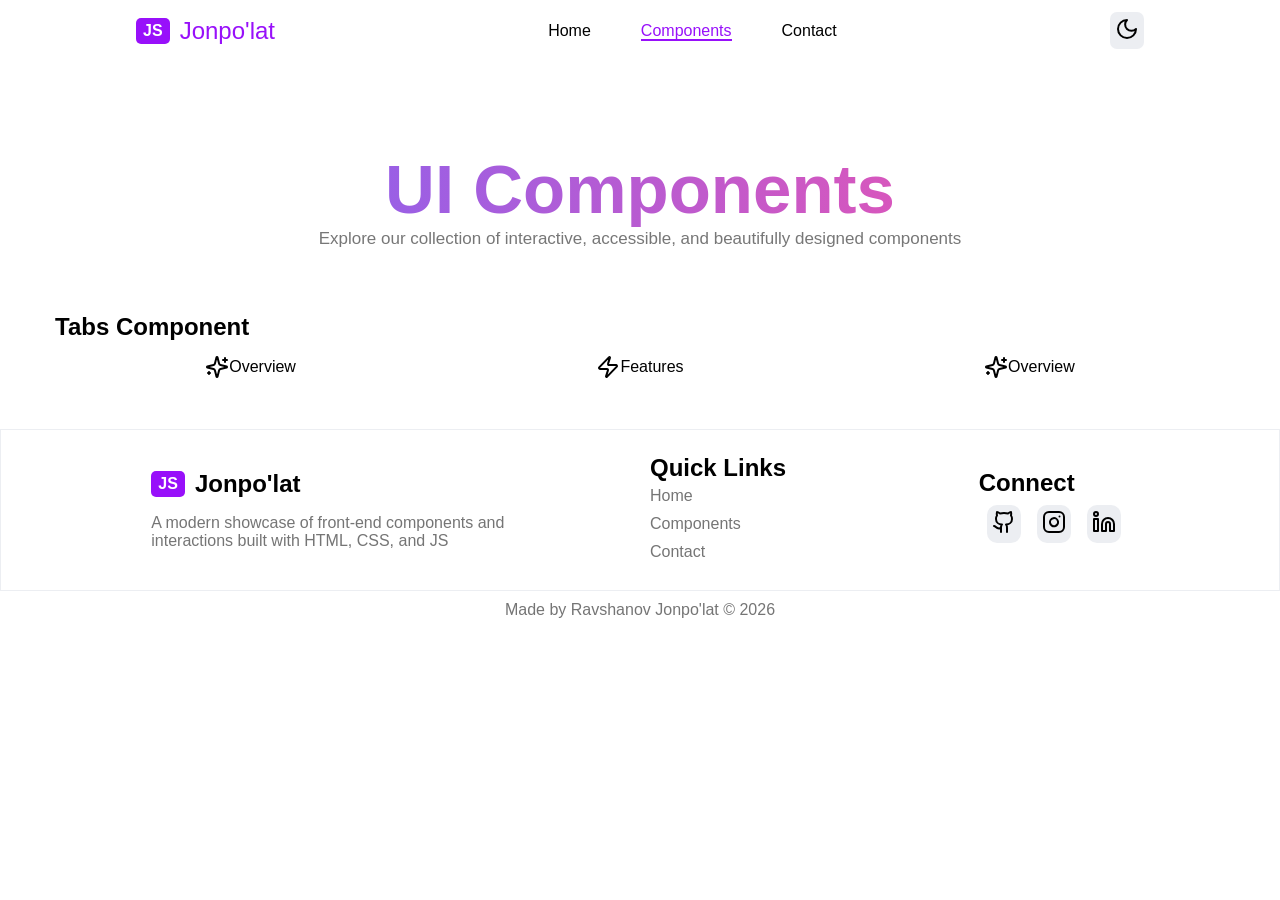
==== htmls/components.html @ 8250f8ee "components" ====
<!DOCTYPE html>
<html lang="en">

<head>
    <meta charset="UTF-8">
    <meta name="viewport" content="width=device-width, initial-scale=1.0">
    <!-- css -->
    <link rel="stylesheet" href="../assets/css/style.css">
    <link rel="stylesheet" href="./styles/components.css">
    <title>WORK | PROJECT</title>
</head>

<body>
    <!-- HEADER -->
    <header>
        <nav class="nav">
            <div class="d-flex">
                <div class="d-flex">
                    <span>JS</span>
                    <h2>Jonpo'lat</h2>
                </div>
                <ul class="d-flex navigator">
                    <li><a href="../index.html">Home</a></li>
                    <li><a href="components.html" class="nav_active">Components</a></li>
                    <li><a href="contact.html">Contact</a></li>
                </ul>
                <div class="d-flex">
                    <button type="button" class="darkMode-btn">
                        <svg xmlns="http://www.w3.org/2000/svg" width="24" height="24" viewBox="0 0 24 24" fill="none"
                            stroke="currentColor" stroke-width="2" stroke-linecap="round" stroke-linejoin="round"
                            class="lucide lucide-moon w-5 h-5">
                            <path d="M12 3a6 6 0 0 0 9 9 9 9 0 1 1-9-9Z"></path>
                        </svg>
                        <!-- <svg xmlns="http://www.w3.org/2000/svg" width="24" height="24" viewBox="0 0 24 24" fill="none"
                        stroke="currentColor" stroke-width="2" stroke-linecap="round" stroke-linejoin="round"
                        class="lucide lucide-sun w-5 h-5">
                        <circle cx="12" cy="12" r="4"></circle>
                        <path d="M12 2v2"></path>
                        <path d="M12 20v2"></path>
                        <path d="m4.93 4.93 1.41 1.41"></path>
                        <path d="m17.66 17.66 1.41 1.41"></path>
                        <path d="M2 12h2"></path>
                        <path d="M20 12h2"></path>
                        <path d="m6.34 17.66-1.41 1.41"></path>
                        <path d="m19.07 4.93-1.41 1.41"></path>
                    </svg> -->
                    </button>
                    <div class="burger">
                        <button type="button" class="burger-btn">
                            <svg xmlns="http://www.w3.org/2000/svg" width="24" height="24" viewBox="0 0 24 24"
                                fill="none" stroke="currentColor" stroke-width="2" stroke-linecap="round"
                                stroke-linejoin="round" class="lucide lucide-menu w-5 h-5">
                                <line x1="4" x2="20" y1="12" y2="12"></line>
                                <line x1="4" x2="20" y1="6" y2="6"></line>
                                <line x1="4" x2="20" y1="18" y2="18"></line>
                            </svg>
                        </button>
                    </div>
                </div>
            </div>
            <div class="nav-menu">
                <p><a href="../index.html">Home</a></p>
                <p class="nav-menu_a"><a href="components.html">Components</a></p>
                <p><a href="contact.html">Contact</a></p>
            </div>
        </nav>
    </header>
    <!-- / HEADER -->

    <!-- Main -->
    <main>
        <!-- Title -->
        <section>
            <div class="container">
                <div class="components-titless">
                    <h1>UI Components</h1>
                    <p>Explore our collection of interactive, accessible, and beautifully designed components</p>
                </div>
            </div>
        </section>

        <!-- Tabs -->
        <section>
            <div class="container">
                <div class="tab">
                    <div class="tab-title">
                        <h1>
                            Tabs Component
                        </h1>
                    </div>

                    <div class="tab-container">
                        <div class="tab-header">
                            <div class="tab-header__items d-flex">

                                <div class="tabheader__item tabheader__item_active">
                                    <div class="d-flex">
                                        <svg xmlns="http://www.w3.org/2000/svg" width="24" height="24"
                                            viewBox="0 0 24 24" fill="none" stroke="currentColor" stroke-width="2"
                                            stroke-linecap="round" stroke-linejoin="round"
                                            class="lucide lucide-sparkles w-4 h-4">
                                            <path
                                                d="M9.937 15.5A2 2 0 0 0 8.5 14.063l-6.135-1.582a.5.5 0 0 1 0-.962L8.5 9.936A2 2 0 0 0 9.937 8.5l1.582-6.135a.5.5 0 0 1 .963 0L14.063 8.5A2 2 0 0 0 15.5 9.937l6.135 1.581a.5.5 0 0 1 0 .964L15.5 14.063a2 2 0 0 0-1.437 1.437l-1.582 6.135a.5.5 0 0 1-.963 0z">
                                            </path>
                                            <path d="M20 3v4"></path>
                                            <path d="M22 5h-4"></path>
                                            <path d="M4 17v2"></path>
                                            <path d="M5 18H3"></path>
                                        </svg>
                                        Overview

                                    </div>
                                </div>

                                <div class="tabheader__item">
                                    <div class="d-flex">
                                        <svg xmlns="http://www.w3.org/2000/svg" width="24" height="24"
                                            viewBox="0 0 24 24" fill="none" stroke="currentColor" stroke-width="2"
                                            stroke-linecap="round" stroke-linejoin="round"
                                            class="lucide lucide-zap w-4 h-4">
                                            <path
                                                d="M4 14a1 1 0 0 1-.78-1.63l9.9-10.2a.5.5 0 0 1 .86.46l-1.92 6.02A1 1 0 0 0 13 10h7a1 1 0 0 1 .78 1.63l-9.9 10.2a.5.5 0 0 1-.86-.46l1.92-6.02A1 1 0 0 0 11 14z">
                                            </path>
                                        </svg>
                                        Features
                                    </div>
                                </div>

                                <div class="tabheader__item">
                                    <div class="d-flex">
                                        <svg xmlns="http://www.w3.org/2000/svg" width="24" height="24"
                                            viewBox="0 0 24 24" fill="none" stroke="currentColor" stroke-width="2"
                                            stroke-linecap="round" stroke-linejoin="round"
                                            class="lucide lucide-sparkles w-4 h-4">
                                            <path
                                                d="M9.937 15.5A2 2 0 0 0 8.5 14.063l-6.135-1.582a.5.5 0 0 1 0-.962L8.5 9.936A2 2 0 0 0 9.937 8.5l1.582-6.135a.5.5 0 0 1 .963 0L14.063 8.5A2 2 0 0 0 15.5 9.937l6.135 1.581a.5.5 0 0 1 0 .964L15.5 14.063a2 2 0 0 0-1.437 1.437l-1.582 6.135a.5.5 0 0 1-.963 0z">
                                            </path>
                                            <path d="M20 3v4"></path>
                                            <path d="M22 5h-4"></path>
                                            <path d="M4 17v2"></path>
                                            <path d="M5 18H3"></path>
                                        </svg>
                                        Overview

                                    </div>
                                </div>
                            </div>
                        </div>
                    </div>
                </div>
            </div>
        </section>
    </main>
    <!-- Main -->


    <!-- footer -->
    <footer>
        <div class="foot">
            <div class="container">
                <div class="d-flex">
                    <div class="footer-titles">
                        <div>
                            <span>JS</span>
                            <h2>Jonpo'lat</h2>
                        </div>
                        <p>A modern showcase of front-end components and interactions built with HTML, CSS, and
                            JS
                        </p>
                    </div>

                    <div class="footer-links">
                        <h2>Quick Links</h2>
                        <ul>
                            <li><a href="#">Home</a></li>
                            <li><a href="#">Components</a></li>
                            <li><a href="#">Contact</a></li>
                        </ul>
                    </div>

                    <div class="footer-connect">
                        <h2>Connect</h2>
                        <div class="d-flex">
                            <a href="https://github.com/Jonpolattt">
                                <svg xmlns="http://www.w3.org/2000/svg" width="24" height="24" viewBox="0 0 24 24"
                                    fill="none" stroke="currentColor" stroke-width="2" stroke-linecap="round"
                                    stroke-linejoin="round" class="lucide lucide-github w-5 h-5">
                                    <path
                                        d="M15 22v-4a4.8 4.8 0 0 0-1-3.5c3 0 6-2 6-5.5.08-1.25-.27-2.48-1-3.5.28-1.15.28-2.35 0-3.5 0 0-1 0-3 1.5-2.64-.5-5.36-.5-8 0C6 2 5 2 5 2c-.3 1.15-.3 2.35 0 3.5A5.403 5.403 0 0 0 4 9c0 3.5 3 5.5 6 5.5-.39.49-.68 1.05-.85 1.65-.17.6-.22 1.23-.15 1.85v4">
                                    </path>
                                    <path d="M9 18c-4.51 2-5-2-7-2"></path>
                                </svg>
                            </a>
                            <a href="https://www.instagram.com/ravshanovv.jonpolat/">
                                <svg xmlns="http://www.w3.org/2000/svg" width="24" height="24" viewBox="0 0 24 24"
                                    fill="none" stroke="currentColor" stroke-width="2" stroke-linecap="round"
                                    stroke-linejoin="round" class="lucide lucide-instagram w-5 h-5">
                                    <rect x="2" y="2" width="20" height="20" rx="5" ry="5"></rect>
                                    <path d="M16 11.37a4 4 0 1 1-7.94 1.63 4 4 0 0 1 7.94-1.63z"></path>
                                    <line x1="17.5" y1="6.5" x2="17.5" y2="6.5"></line>
                                </svg>
                            </a>
                            <a href="">
                                <svg xmlns="http://www.w3.org/2000/svg" width="24" height="24" viewBox="0 0 24 24"
                                    fill="none" stroke="currentColor" stroke-width="2" stroke-linecap="round"
                                    stroke-linejoin="round" class="lucide lucide-linkedin w-5 h-5">
                                    <path
                                        d="M16 8a6 6 0 0 1 6 6v7h-4v-7a2 2 0 0 0-2-2 2 2 0 0 0-2 2v7h-4v-7a6 6 0 0 1 6-6z">
                                    </path>
                                    <rect width="4" height="12" x="2" y="9"></rect>
                                    <circle cx="4" cy="4" r="2"></circle>
                                </svg>
                            </a>
                        </div>
                    </div>
                </div>
            </div>
        </div>

        <div class="foo-bottom">
            Made by Ravshanov Jonpo'lat © 2026
        </div>

    </footer>
    <!-- / footer -->

    <!-- UP BUTTON -->
    <div class="up-wrapper">
        <button type="button" class="up-button">
            <svg xmlns="http://www.w3.org/2000/svg" width="24" height="24" viewBox="0 0 24 24" fill="none"
                stroke="currentColor" stroke-width="2" stroke-linecap="round" stroke-linejoin="round"
                class="lucide lucide-arrow-up w-6 h-6">
                <path d="m5 12 7-7 7 7"></path>
                <path d="M12 19V5"></path>
            </svg>
        </button>

    </div>
    <!-- /UP BUTTON -->

    <script src="../assets/js/script.js"></script>
</body>

</html>
---- assets/css/style.css ----
* {
  margin: 0;
  padding: 0;
  box-sizing: border-box;
  list-style: none;
  text-decoration: none;
}

:root {
  --background: #0a0a0f;
  --foreground: oklch(98.5% 0 0);
  --card: #131318;
  --card-foreground: oklch(98.5% 0 0);
  --popover: oklch(14.5% 0 0);
  --popover-foreground: oklch(98.5% 0 0);
  --primary: #818cf8;
  --primary-foreground: oklch(20.5% 0 0);
  --secondary: oklch(26.9% 0 0);
  --secondary-foreground: oklch(98.5% 0 0);
  --muted: oklch(26.9% 0 0);
  --muted-foreground: oklch(70.8% 0 0);
  --accent: oklch(26.9% 0 0);
  --accent-foreground: oklch(98.5% 0 0);
  --destructive: oklch(39.6% 0.141 25.723);
  --destructive-foreground: oklch(63.7% 0.237 25.331);
  --border: oklch(26.9% 0 0);
  --input: oklch(26.9% 0 0);
  --ring: oklch(43.9% 0 0);
  --font-weight-medium: 500;
  --font-weight-normal: 400;
  --chart-1: oklch(48.8% 0.243 264.376);
  --chart-2: oklch(69.6% 0.17 162.48);
  --chart-3: oklch(76.9% 0.188 70.08);
  --chart-4: oklch(62.7% 0.265 303.9);
  --chart-5: oklch(64.5% 0.246 16.439);
  --sidebar: oklch(20.5% 0 0);
  --sidebar-foreground: oklch(98.5% 0 0);
  --sidebar-primary: oklch(48.8% 0.243 264.376);
  --sidebar-primary-foreground: oklch(98.5% 0 0);
  --sidebar-accent: oklch(26.9% 0 0);
  --sidebar-accent-foreground: oklch(98.5% 0 0);
  --sidebar-border: oklch(26.9% 0 0);
  --sidebar-ring: oklch(43.9% 0 0);
  --color-red-500: oklch(63.7% 0.237 25.331);
  --color-orange-500: oklch(70.5% 0.213 47.604);
  --color-yellow-500: oklch(79.5% 0.184 86.047);
  --color-green-500: oklch(72.3% 0.219 149.579);
  --color-emerald-500: oklch(69.6% 0.17 162.48);
  --color-cyan-500: oklch(71.5% 0.143 215.221);
  --color-blue-500: oklch(63.833% 0.19498 258.769);
  --color-indigo-500: oklch(58.5% 0.233 277.117);
  --color-violet-500: oklch(60.6% 0.25 292.717);
  --color-purple-500: oklch(62.7% 0.265 303.9);
  --color-purple-600: oklch(55.8% 0.288 302.321);
  --color-fuchsia-500: oklch(66.7% 0.295 322.15);
  --color-pink-500: oklch(65.6% 0.241 354.308);
  --color-rose-500: oklch(64.5% 0.246 16.439);
  --color-gray-100: oklch(96.7% 0.003 264.542);
  --bg: #07070a;
  --left: #7b84ff;
  --right: #ff5fd0;

  --bg-color: white;
  --text-color: black;
  --bg-nav: rgba(255, 255, 255, 0.6);
  --border-color: rgba(183, 183, 183, 0.637);
  --box-shadow: 0 4px 20px rgba(0, 0, 0, 0.167);
  --btn-color: white;
  --btn-bg-color: oklch(95% 0.0058 264.53);
  --features-bg-color: rgba(231, 231, 231, 0.345);
  --card-box-shadow: 0 4px 20px rgba(0, 0, 0, 0.103);
}
.dark {
  --bg-color: black;
  --text-color: white;
  --bg-nav: rgba(0, 0, 0, 0.6);
  --border-color: rgba(74, 74, 74, 0.514);
  --box-shadow: 0 4px 20px rgba(40, 40, 40, 0.504);
  --btn-bg-color: var(--secondary);
  --features-bg-color: color-mix(in oklab, var(--secondary) 30%, transparent);
}

.darkMode-btn {
  background-color: var(--btn-bg-color) !important;
}

body {
  /* background-color: var(--background); */
  font-family:
    Inter,
    -apple-system,
    BlinkMacSystemFont,
    Segoe UI,
    sans-serif;
  background-color: var(--bg-color);
}

.d-flex {
  display: flex;
  align-items: center;
  justify-content: space-around;
}

.container {
  margin: 0 auto;
  width: 1170px;
}
/* loader */
/* .loader-wrapper {
  width: 100%;
  height: 100vh;
  display: flex;
  justify-content: center;
  align-items: center;
  position: fixed;
  background-color: var(--bg-color);
  left: 0;
  right: 0;
  top: 0;
  bottom: 0;
  z-index: 999999;
  transition: opacity 0.5s;
}
.loader {
  width: 48px;
  height: 48px;
  display: inline-block;
  border-radius: 10px;
  box-sizing: border-box;
  animation: rotation 1s linear infinite;
  background: linear-gradient(
    90deg,
    var(--color-purple-500),
    var(--color-fuchsia-500)
  );
}
.loading {
  overflow: hidden;
} */
@keyframes rotation {
  0% {
    transform: rotate(0deg);
  }
  50% {
    transform: rotate(180deg);
  }
  100% {
    transform: rotate(360deg);
  }
}

/* Up dtn */
.up-wrapper {
  position: fixed;
  right: 30px;
  bottom: 30px;
  display: none;
  pointer-events: none;
  transition: 0.3s;
}
.up-button {
  float: right;
  border: none;
  outline: none;
  background-color: #7b84ff;
  padding: 10px 12px;
  border-radius: 50%;
  margin-top: 100px;
  margin-right: 100px;
  color: white;
  transition: all 0.1s ease-in-out;
}
.up-button:hover {
  transform: scale(110%);
}
.up-wrapper.show {
  display: block;
  pointer-events: auto;
}

/* HEADER */
header {
  height: 100px;
}
nav {
  position: fixed;
  left: 0;
  right: 0;
  top: 0;
  background-color: var(--bg-color);
  padding: 12px;
  background: var(--bg-nav);
  -webkit-backdrop-filter: blur(15px);
  backdrop-filter: blur(15px);
  transition: all 0.5s;
  z-index: 99999;
  /* height: 70px; */
}
.fix {
  box-shadow: var(--box-shadow);
  /* border-bottom: 1px solid var(--border-color); */
}
nav h2 {
  font-weight: 500;
  color: var(--color-purple-600);
  cursor: pointer;
}
nav span {
  color: white;
  background-color: var(--color-purple-600);
  padding: 4px 7px;
  font-weight: bold;
  border-radius: 5px;
  margin-right: 10px;
  cursor: pointer;
  transition: all 0.3s ease-in-out;
}
.nav div span:hover {
  transform: rotate(180deg);
}

.nav_active {
  color: var(--color-purple-600) !important;
  border-bottom: 2px solid var(--color-purple-600) !important;
}

nav h1,
ul li {
  cursor: pointer;
}
.nav ul li {
  padding: 0px 25px;
}
.navigator li a {
  color: var(--text-color);
  transition: all 0.2s;
}
.navigator li a:hover {
  color: var(--color-purple-600);
}
.nav button {
  border: none;
  outline: none;
  padding: 5px;
  border-radius: 7px;
  transition: all 0.2s;
  background-color: var(--bg-color);
  color: var(--text-color);
}
.nav button:hover {
  transform: scale(103%);
}

/* BURGER */
.burger {
  display: none;
  flex-direction: column;
  gap: 5px;
  cursor: pointer;
}

.burger p {
  width: 25px;
  transition: 0.3s;
}
.nav-menu {
  padding: 18px;
  /* transition: all 0.2s; */
  height: 0;
  display: none;
}
.nav-menu__active {
  display: block;
  height: 100%;
}
.burger-btn {
  background-color: var(--btn-bg-color) !important;
  margin-left: 14px;
}

.nav-menu p {
  padding: 10px;
  /* background-color: var(--primary); */
  margin: 5px;
  color: var(--text-color);
  background-color: var(--btn-bg-color);
  border-radius: 10px;
  transition: all 0.5s;
}
.nav-menu p a {
  color: var(--text-color) !important;
}
.nav-menu_a {
  background-color: var(--primary) !important;
}

/* HEADER */

/* HOME */
.home {
  display: flex;
  align-items: center;
  justify-content: center;
  margin-top: 100px;
  text-align: center;
}
.home_subtitle {
  background-color: color-mix(in oklab, var(--primary) 10%, transparent);
  padding: 14px 20px;
  border-radius: 25px;
  border: 1px solid;
  border-color: color-mix(in oklab, var(--primary) 20%, transparent);
  color: #7265ff;
}
.hero {
  position: relative;
}

.hero::before {
  content: "";
  position: absolute;
  inset: -40px;

  background: linear-gradient(
    90deg,
    rgba(120, 90, 255, 0.301),
    rgba(255, 90, 200, 0.258)
  );

  filter: blur(120px);
  z-index: -1;
}
.home h1 {
  margin: 14px 0px;
  font-weight: 800;
  font-size: 80px; /* подберите размер по вкусу */
  background: linear-gradient(90deg, #7265ff, #ff51a3);
  -webkit-background-clip: text; /* для Safari и Chrome */
  -webkit-text-fill-color: transparent; /* для Safari и Chrome */
  background-clip: text; /* для остальных браузеров */
  color: transparent;
}
.home p {
  font-size: 1.25rem;
  color: var(--muted-foreground);
  margin-bottom: 18px;
}
.home button {
  display: inline-flex;
  align-items: center;
  padding: 0.9rem 2.1rem;
  border-radius: 14px;
  font-weight: 700;
  font-size: 1rem;
  cursor: pointer;
  border: 0;
  text-decoration: none;
  transition:
    transform 0.18s ease,
    box-shadow 0.18s ease;
  margin-top: 16px;
}
.home button:hover {
  transform: scale(108%);
}

.btn-pur {
  background-color: var(--primary);
  color: var(--btn-color);
}
.btn-pramiry {
  background-color: var(--btn-bg-color);
  color: var(--text-color);
}
/* /HOME */

/* FEATURES */
#features {
  margin-top: 260px;
  padding: 40px;
  background-color: var(--features-bg-color);
}
.features-content {
  text-align: center;
  padding-bottom: 70px;
}
.features-content h1 {
  color: var(--text-color);
  font-size: 49px;
}
.features-content p {
  color: var(--muted-foreground);
  font-size: 20px;
}
.card-wrpapper .d-flex {
  display: flex;
  justify-content: center;
  flex-wrap: wrap;
}

.card {
  border: 1px solid rgba(143, 143, 143, 0.23);
  padding: 20px;
  border-radius: 10px;
  box-shadow: var(--card-box-shadow);
  margin: 10px;
  width: 30%;
  min-width: 280px;
  height: 180px;
  cursor: default;
  transition: all 0.3s;
}
.card div {
  display: flex;
  align-items: center;
  justify-content: center;
  color: white;
  border-radius: 10px;
  width: 40px;
  height: 40px;
}
.card1 {
  background-color: var(--color-blue-500);
}
.card2 {
  background-color: var(--color-pink-500);
}
.card3 {
  background-color: var(--color-orange-500);
}
.card4 {
  background-color: var(--color-green-500);
}
.card5 {
  background-color: var(--color-blue-500);
}
.card6 {
  background-color: var(--color-rose-500);
}
.hover1:hover {
  border-color: color-mix(in oklab, var(--primary) 50%, transparent);
  background-color: color-mix(in oklab, #818df844 50%, transparent);
  margin-top: -5px;
}
.hover2:hover {
  border-color: color-mix(in oklab, var(--primary) 50%, transparent);
  background-color: color-mix(
    in oklab,
    oklch(68.45% 0.3046 331.936 / 0.149) 50%,
    transparent
  );
  margin-top: -5px;
}
.hover3:hover {
  border-color: color-mix(in oklab, var(--primary) 50%, transparent);
  background-color: color-mix(
    in oklab,
    oklch(70.09% 0.20117 44.755 / 0.267) 50%,
    transparent
  );
  margin-top: -5px;
}
.hover4:hover {
  border-color: color-mix(in oklab, var(--primary) 50%, transparent);
  background-color: color-mix(
    in oklab,
    oklch(72.887% 0.21192 147.841 / 0.27) 50%,
    transparent
  );
  margin-top: -5px;
}
.hover5:hover {
  border-color: color-mix(in oklab, var(--primary) 50%, transparent);
  background-color: color-mix(in oklab, #818df844 50%, transparent);
  margin-top: -5px;
}
.hover6:hover {
  border-color: color-mix(in oklab, var(--primary) 50%, transparent);
  background-color: color-mix(
    in oklab,
    oklch(64.382% 0.24527 15.909 / 0.259) 50%,
    transparent
  );
  margin-top: -5px;
}
.card h3 {
  font-size: 24px;
  padding: 8px 0px;
  color: var(--text-color);
}
.card p {
  color: oklch(56.926% 0.00006 271.152);
  font-size: 17px;
}
/* /FEATURES */

/* CORUSEL */
#coruel {
  margin-top: 100px;
  margin-bottom: 100px;
}
.carusel-content {
  text-align: center;
  margin-bottom: 50px;
}
.carusel-content h1 {
  color: var(--text-color);
  font-size: 49px;
}
.carusel-content p {
  color: var(--muted-foreground);
  font-size: 19px;
  padding-top: 8px;
}
.carusel-center {
  display: flex;
  align-items: center;
  justify-content: center;
}

/*  */
.carousel {
  position: relative;
  margin: auto;
  width: 894.4px;
  overflow: hidden;
}

.carousel-track-container {
  overflow: hidden;
}
.carousel-track {
  display: flex;
  transition: transform 0.7s ease;
}

/* slide styles */
.slide {
  text-align: center;
  color: white;
  min-width: 100%;
  height: 502.4px;
  border-radius: 15px;
}
.slide-content {
  padding-top: 200px;
  width: 100%;
  display: block;
}
.slide1 {
  background: linear-gradient(
    90deg,
    var(--color-purple-500),
    var(--color-fuchsia-500)
  );
}
.slide2 {
  background: linear-gradient(
    90deg,
    var(--color-blue-500),
    var(--color-indigo-500)
  );
}
.slide3 {
  background: linear-gradient(
    90deg,
    var(--color-red-500),
    var(--color-pink-500)
  );
}
.carusel-btns {
  display: flex;
  align-items: center;
  justify-content: center;
}
.carusel-btns button {
  margin: 18px 10px;
  background-color: #7b84ff;
  color: white;
  border: none;
  outline: none;
  width: 40px;
  height: 40px;
  border-radius: 50%;
}
/* /CORUSEL */

/* COMPONENTS */
.components {
  padding: 80px;
  text-align: center;
  background-color: color-mix(in oklab, var(--color-pink-500) 10%, transparent);
}
.components h1 {
  font-size: 49px;
  color: var(--text-color);
}
.components p {
  color: var(--muted-foreground);
  font-size: 19px;
  padding: 24px 0px;
}
.components button {
  box-shadow: var(--card-box-shadow);
  border: none;
  outline: none;
  padding: 18px 24px;
  font-size: 19px;
  border-radius: 15px;
  background-color: #7b84ff;
  transition: all 0.3s;
  margin-top: 34px;
}
.components button a {
  color: white;
  display: flex;
  align-items: center;
}
.components button:hover {
  transform: scale(105%);
}
/* /COMPONENTS */

/* FOOTER */
footer {
  margin-top: 50px;
}
.foot {
  border: 1px solid var(--btn-bg-color);
  padding: 24px;
}
.footer-titles {
  width: 33%;
}
.footer-titles div {
  display: flex;
  align-items: center;
}
.footer-titles span {
  color: white;
  background-color: var(--color-purple-600);
  padding: 4px 7px;
  font-weight: bold;
  border-radius: 5px;
  margin-right: 10px;
  cursor: pointer;
  transition: all 0.3s ease-in-out;
}
.footer-titles h2 {
  color: var(--text-color);
}
.footer-titles p {
  padding-top: 16px;
  color: oklch(56.241% 0.00006 271.152);
}

.footer-links {
  margin-left: -80px;
}
.footer-links h2 {
  color: var(--text-color);
}
.footer-links ul {
  line-height: 28px;
}
.footer-links ul li a {
  color: oklch(56.241% 0.00006 271.152);
  transition: all 0.3s;
}
.footer-links ul li a:hover {
  color: var(--primary);
}

.footer-connect h2 {
  color: var(--text-color);
}
.footer-connect a {
  background-color: var(--btn-bg-color);
  color: var(--text-color);
  border-radius: 10px;
  margin: 8px;
  padding: 5px;
  display: inline-block !important;
}
.foo-bottom {
  padding: 10px;
  color: oklch(56.241% 0.00006 271.152);
  text-align: center;
}

/* ===================== */
/* Large tablets */
/* ===================== */

@media (max-width: 1200px) {
  .container {
    width: 95%;
  }
  .carousel {
    width: 90%;
  }
}

/* ===================== */
/* Tablets */
/* ===================== */

@media (max-width: 992px) {
  .d-flex {
    justify-content: space-between;
  }

  .nav ul li {
    padding: 0 15px;
  }

  .home h1 {
    font-size: 3rem;
  }

  .home p {
    font-size: 1.1rem;
  }

  .hero .d-flex {
    display: block;
  }

  .here button {
    width: 100%;
  }

  .up-button {
    margin: 0;
  }

  /* FEATURES */
  .card {
    width: 45%;
  }

  /* CARUSEL */
  .carousel {
    width: 100%;
  }

  .slide {
    height: 400px;
    border-radius: 10px;
  }

  .slide-content {
    padding-top: 150px;
  }

  .carusel-content h1 {
    font-size: 36px;
  }

  .carusel-content p {
    font-size: 16px;
  }

  .carusel-btns button {
    width: 35px;
    height: 35px;
    margin: 14px 8px;
  }

  /* COMPONENTS */
  .components {
    padding: 60px 40px;
  }

  .components h1 {
    font-size: 36px;
  }

  .components p {
    font-size: 17px;
  }

  .components button {
    font-size: 17px;
    padding: 16px 22px;
  }
}

/* ===================== */
/* Mobile */
/* ===================== */

@media (max-width: 768px) {
  .burger {
    display: flex;
  }

  /* nav {
    padding: 12px;
  } */

  .nav ul {
    display: none; /* меню скрываем */
  }

  .home {
    margin-top: 80px;
    padding: 0 20px;
  }

  .home h1 {
    font-size: 2.3rem;
  }

  .home p {
    font-size: 1rem;
  }

  .home button {
    padding: 1rem 1.8rem;
    font-size: 0.9rem;
    width: 100%;
  }

  /* FEATURES */
  #features {
    padding: 50px 20px;
  }

  .card {
    width: 100%;
    height: auto;
  }

  .features-content h1 {
    font-size: 32px;
  }

  .features-content p {
    font-size: 16px;
  }

  /* CARUSEL */
  .carousel {
    width: 100%;
  }

  .slide {
    height: 300px;
    border-radius: 8px;
  }

  .slide-content {
    padding-top: 100px;
  }

  .carusel-content h1 {
    font-size: 28px;
  }

  .carusel-content p {
    font-size: 14px;
  }

  .carusel-btns button {
    width: 30px;
    height: 30px;
    margin: 10px 5px;
    font-size: 18px;
  }

  /* COMPONENTS */
  .components {
    padding: 60px 30px;
  }

  .components h1 {
    font-size: 34px;
  }

  .components p {
    font-size: 17px;
    padding: 20px 0;
  }

  .components button {
    font-size: 17px;
    padding: 16px 22px;
  }

  .components button a {
    justify-content: center;
  }

  .components svg {
    width: 20px;
    height: 20px;
  }

  /* FOOTER */
  .foot .d-flex {
    flex-direction: column;
    gap: 28px;
    align-items: flex-start;
  }

  .footer-titles {
    width: 100%;
    text-align: start;
  }

  .footer-titles div {
    justify-content: flex-start;
  }

  .footer-links {
    margin-left: 0;
    text-align: start;
  }

  .footer-connect {
    text-align: start;
    width: 100%;
  }

  .footer-connect .d-flex {
    display: flex !important;
    flex-direction: row !important;
    gap: 0px;
    justify-content: start;
  }

  .footer-connect a {
    padding: 8px;
  }

  .foo-bottom {
    text-align: center;
    font-size: 14px;
  }
}

/* ===================== */
/* Small phones */
/* ===================== */

@media (max-width: 480px) {
  .home h1 {
    font-size: 1.8rem;
  }

  .home_subtitle {
    padding: 10px 15px;
    font-size: 0.9rem;
  }

  .home p {
    font-size: 0.9rem;
  }

  .up-wrapper {
    right: 15px;
    bottom: 15px;
  }

  /* FEATURES */
  .card {
    padding: 15px;
  }

  .card h3 {
    font-size: 20px;
  }

  .card p {
    font-size: 15px;
  }

  /* CARUSEL */
  .slide {
    height: 250px;
  }

  .slide-content {
    padding-top: 80px;
  }

  .carusel-content h1 {
    font-size: 22px;
  }

  .carusel-content p {
    font-size: 12px;
  }

  .carusel-btns button {
    width: 25px;
    height: 25px;
    font-size: 16px;
    margin: 8px 4px;
  }
}
---- htmls/styles/components.css ----
:root {
  --bg-color: white;
  --text-color: black;
  --bg-nav: rgba(255, 255, 255, 0.6);
  --border-color: rgba(183, 183, 183, 0.637);
  --box-shadow: 0 4px 20px rgba(0, 0, 0, 0.167);
  --btn-color: white;
  --btn-bg-color: oklch(95% 0.0058 264.53);
  --features-bg-color: rgba(231, 231, 231, 0.345);
  --card-box-shadow: 0 4px 20px rgba(0, 0, 0, 0.103);
}

.components-titless {
  text-align: center;
  padding: 50px 0px;
}
.components-titless h1 {
  font-weight: 800;
  font-size: 69px;
  background: linear-gradient(90deg, #7265ff, #ff51a3);
  -webkit-background-clip: text;
  -webkit-text-fill-color: transparent;
  background-clip: text;
  color: transparent;
}
.components-titless p {
  color: oklch(56.926% 0.00006 271.152);
  font-size: 17px;
}

.tab-title {
  color: var(--text-color);
  margin: 14px 0px;
}
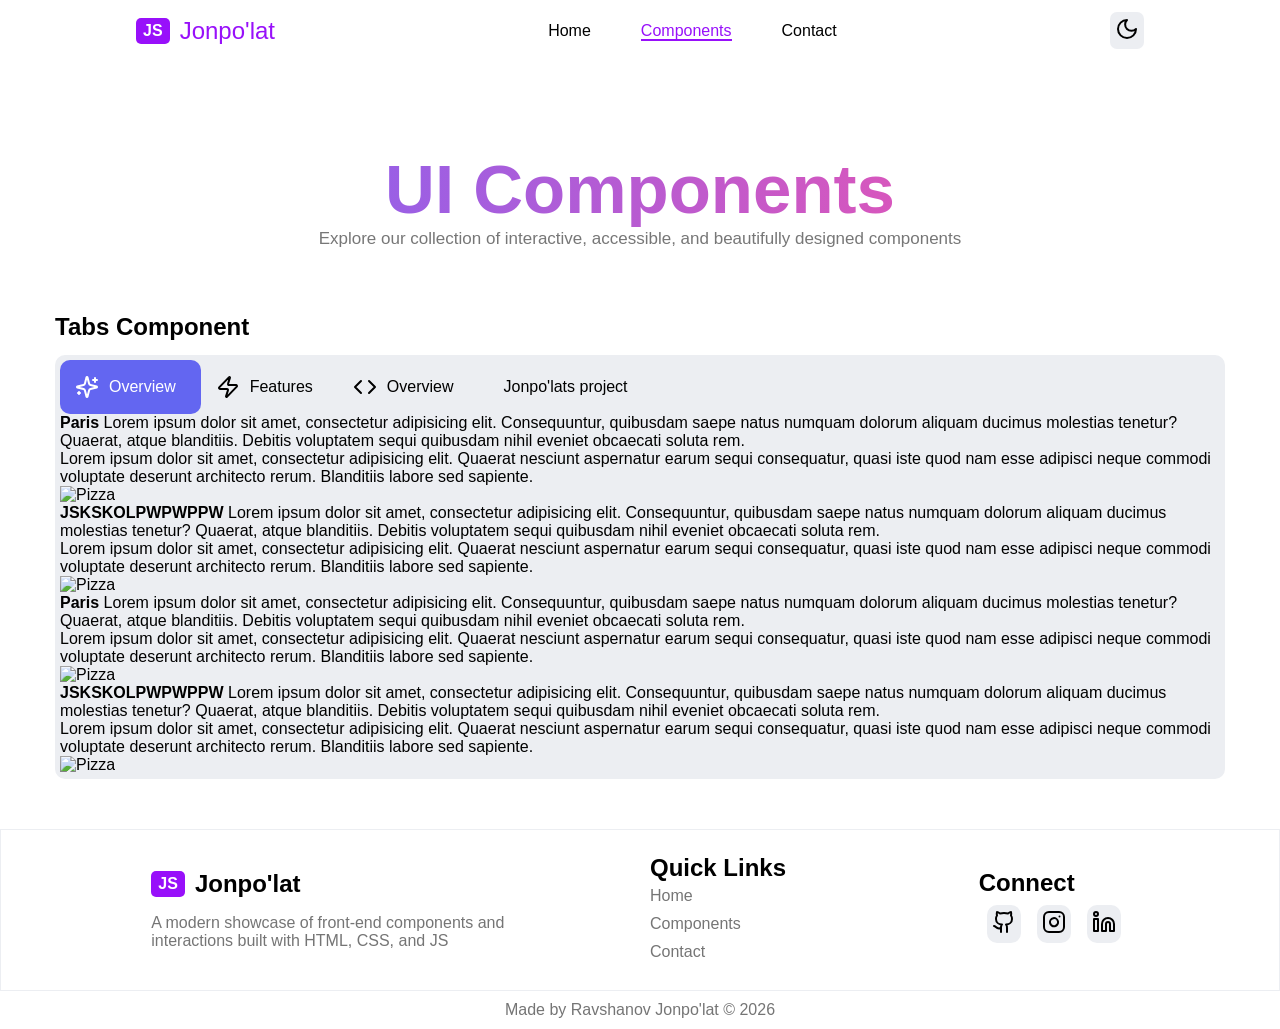
==== commit b74795bd: "component tab starts" ====
--- a/htmls/components.html
+++ b/htmls/components.html
@@ -7,6 +7,10 @@
     <!-- css -->
     <link rel="stylesheet" href="../assets/css/style.css">
     <link rel="stylesheet" href="./styles/components.css">
+    <!-- Font -->
+    <link rel="stylesheet" href="https://cdnjs.cloudflare.com/ajax/libs/font-awesome/7.0.1/css/all.min.css"
+        integrity="sha512-2SwdPD6INVrV/lHTZbO2nodKhrnDdJK9/kg2XD1r9uGqPo1cUbujc+IYdlYdEErWNu69gVcYgdxlmVmzTWnetw=="
+        crossorigin="anonymous" referrerpolicy="no-referrer" />
     <title>WORK | PROJECT</title>
 </head>
 
@@ -91,61 +95,129 @@
 
                     <div class="tab-container">
                         <div class="tab-header">
-                            <div class="tab-header__items d-flex">
-
-                                <div class="tabheader__item tabheader__item_active">
-                                    <div class="d-flex">
-                                        <svg xmlns="http://www.w3.org/2000/svg" width="24" height="24"
-                                            viewBox="0 0 24 24" fill="none" stroke="currentColor" stroke-width="2"
-                                            stroke-linecap="round" stroke-linejoin="round"
-                                            class="lucide lucide-sparkles w-4 h-4">
-                                            <path
-                                                d="M9.937 15.5A2 2 0 0 0 8.5 14.063l-6.135-1.582a.5.5 0 0 1 0-.962L8.5 9.936A2 2 0 0 0 9.937 8.5l1.582-6.135a.5.5 0 0 1 .963 0L14.063 8.5A2 2 0 0 0 15.5 9.937l6.135 1.581a.5.5 0 0 1 0 .964L15.5 14.063a2 2 0 0 0-1.437 1.437l-1.582 6.135a.5.5 0 0 1-.963 0z">
-                                            </path>
-                                            <path d="M20 3v4"></path>
-                                            <path d="M22 5h-4"></path>
-                                            <path d="M4 17v2"></path>
-                                            <path d="M5 18H3"></path>
-                                        </svg>
-                                        Overview
-
-                                    </div>
+                            <div class="tab-header__items">
+                                <div class="tabheader__item d-flex tabheader__item_active">
+                                    <svg xmlns="http://www.w3.org/2000/svg" width="24" height="24" viewBox="0 0 24 24"
+                                        fill="none" stroke="currentColor" stroke-width="2" stroke-linecap="round"
+                                        stroke-linejoin="round" class="lucide lucide-sparkles w-4 h-4">
+                                        <path
+                                            d="M9.937 15.5A2 2 0 0 0 8.5 14.063l-6.135-1.582a.5.5 0 0 1 0-.962L8.5 9.936A2 2 0 0 0 9.937 8.5l1.582-6.135a.5.5 0 0 1 .963 0L14.063 8.5A2 2 0 0 0 15.5 9.937l6.135 1.581a.5.5 0 0 1 0 .964L15.5 14.063a2 2 0 0 0-1.437 1.437l-1.582 6.135a.5.5 0 0 1-.963 0z">
+                                        </path>
+                                        <path d="M20 3v4"></path>
+                                        <path d="M22 5h-4"></path>
+                                        <path d="M4 17v2"></path>
+                                        <path d="M5 18H3"></path>
+                                    </svg>
+                                    <p>Overview</p>
                                 </div>
 
-                                <div class="tabheader__item">
-                                    <div class="d-flex">
-                                        <svg xmlns="http://www.w3.org/2000/svg" width="24" height="24"
-                                            viewBox="0 0 24 24" fill="none" stroke="currentColor" stroke-width="2"
-                                            stroke-linecap="round" stroke-linejoin="round"
-                                            class="lucide lucide-zap w-4 h-4">
-                                            <path
-                                                d="M4 14a1 1 0 0 1-.78-1.63l9.9-10.2a.5.5 0 0 1 .86.46l-1.92 6.02A1 1 0 0 0 13 10h7a1 1 0 0 1 .78 1.63l-9.9 10.2a.5.5 0 0 1-.86-.46l1.92-6.02A1 1 0 0 0 11 14z">
-                                            </path>
-                                        </svg>
-                                        Features
-                                    </div>
+                                <div class="tabheader__item d-flex">
+                                    <svg xmlns="http://www.w3.org/2000/svg" width="24" height="24" viewBox="0 0 24 24"
+                                        fill="none" stroke="currentColor" stroke-width="2" stroke-linecap="round"
+                                        stroke-linejoin="round" class="lucide lucide-zap w-4 h-4">
+                                        <path
+                                            d="M4 14a1 1 0 0 1-.78-1.63l9.9-10.2a.5.5 0 0 1 .86.46l-1.92 6.02A1 1 0 0 0 13 10h7a1 1 0 0 1 .78 1.63l-9.9 10.2a.5.5 0 0 1-.86-.46l1.92-6.02A1 1 0 0 0 11 14z">
+                                        </path>
+                                    </svg>
+                                    <p>Features</p>
                                 </div>
 
-                                <div class="tabheader__item">
-                                    <div class="d-flex">
-                                        <svg xmlns="http://www.w3.org/2000/svg" width="24" height="24"
-                                            viewBox="0 0 24 24" fill="none" stroke="currentColor" stroke-width="2"
-                                            stroke-linecap="round" stroke-linejoin="round"
-                                            class="lucide lucide-sparkles w-4 h-4">
-                                            <path
-                                                d="M9.937 15.5A2 2 0 0 0 8.5 14.063l-6.135-1.582a.5.5 0 0 1 0-.962L8.5 9.936A2 2 0 0 0 9.937 8.5l1.582-6.135a.5.5 0 0 1 .963 0L14.063 8.5A2 2 0 0 0 15.5 9.937l6.135 1.581a.5.5 0 0 1 0 .964L15.5 14.063a2 2 0 0 0-1.437 1.437l-1.582 6.135a.5.5 0 0 1-.963 0z">
-                                            </path>
-                                            <path d="M20 3v4"></path>
-                                            <path d="M22 5h-4"></path>
-                                            <path d="M4 17v2"></path>
-                                            <path d="M5 18H3"></path>
-                                        </svg>
-                                        Overview
-
-                                    </div>
+                                <div class="tabheader__item d-flex">
+                                    <svg xmlns="http://www.w3.org/2000/svg" width="24" height="24" viewBox="0 0 24 24"
+                                        fill="none" stroke="currentColor" stroke-width="2" stroke-linecap="round"
+                                        stroke-linejoin="round" class="lucide lucide-code w-4 h-4">
+                                        <polyline points="16 18 22 12 16 6"></polyline>
+                                        <polyline points="8 6 2 12 8 18"></polyline>
+                                    </svg>
+                                    <p> Overview</p>
                                 </div>
-                            </div>
-                        </div>
+
+                                <div class="tabheader__item d-flex">
+                                    <i class="fa-solid fa-code"></i>
+                                    <p>Jonpo'lats project</p>
+                                </div>
+                            </div>
+                        </div>
+
+
+                        <div class="tab_content">
+                            <div>
+                                <p> <b>Paris</b> Lorem ipsum dolor sit amet, consectetur adipisicing elit. Consequuntur,
+                                    quibusdam saepe
+                                    natus
+                                    numquam dolorum aliquam ducimus molestias tenetur? Quaerat, atque blanditiis.
+                                    Debitis
+                                    voluptatem
+                                    sequi quibusdam nihil eveniet obcaecati soluta rem.</p>
+                                <p>Lorem ipsum dolor sit amet, consectetur adipisicing elit. Quaerat nesciunt aspernatur
+                                    earum
+                                    sequi
+                                    consequatur, quasi iste quod nam esse adipisci neque commodi voluptate deserunt
+                                    architecto
+                                    rerum. Blanditiis labore sed sapiente.</p>
+                            </div>
+                            <img src="./img/about_img.png" alt="Pizza">
+                        </div>
+
+                        <div class="tab_content">
+                            <div>
+                                <p> <b>JSKSKOLPWPWPPW</b> Lorem ipsum dolor sit amet, consectetur adipisicing elit.
+                                    Consequuntur,
+                                    quibusdam saepe
+                                    natus
+                                    numquam dolorum aliquam ducimus molestias tenetur? Quaerat, atque blanditiis.
+                                    Debitis
+                                    voluptatem
+                                    sequi quibusdam nihil eveniet obcaecati soluta rem.</p>
+                                <p>Lorem ipsum dolor sit amet, consectetur adipisicing elit. Quaerat nesciunt aspernatur
+                                    earum
+                                    sequi
+                                    consequatur, quasi iste quod nam esse adipisci neque commodi voluptate deserunt
+                                    architecto
+                                    rerum. Blanditiis labore sed sapiente.</p>
+                            </div>
+                            <img src="./img/about_img.png" alt="Pizza">
+                        </div>
+
+                        <div class="tab_content">
+                            <div>
+                                <p> <b>Paris</b> Lorem ipsum dolor sit amet, consectetur adipisicing elit. Consequuntur,
+                                    quibusdam saepe
+                                    natus
+                                    numquam dolorum aliquam ducimus molestias tenetur? Quaerat, atque blanditiis.
+                                    Debitis
+                                    voluptatem
+                                    sequi quibusdam nihil eveniet obcaecati soluta rem.</p>
+                                <p>Lorem ipsum dolor sit amet, consectetur adipisicing elit. Quaerat nesciunt aspernatur
+                                    earum
+                                    sequi
+                                    consequatur, quasi iste quod nam esse adipisci neque commodi voluptate deserunt
+                                    architecto
+                                    rerum. Blanditiis labore sed sapiente.</p>
+                            </div>
+                            <img src="./img/about_img.png" alt="Pizza">
+                        </div>
+
+                        <div class="tab_content">
+                            <div>
+                                <p> <b>JSKSKOLPWPWPPW</b> Lorem ipsum dolor sit amet, consectetur adipisicing elit.
+                                    Consequuntur,
+                                    quibusdam saepe
+                                    natus
+                                    numquam dolorum aliquam ducimus molestias tenetur? Quaerat, atque blanditiis.
+                                    Debitis
+                                    voluptatem
+                                    sequi quibusdam nihil eveniet obcaecati soluta rem.</p>
+                                <p>Lorem ipsum dolor sit amet, consectetur adipisicing elit. Quaerat nesciunt aspernatur
+                                    earum
+                                    sequi
+                                    consequatur, quasi iste quod nam esse adipisci neque commodi voluptate deserunt
+                                    architecto
+                                    rerum. Blanditiis labore sed sapiente.</p>
+                            </div>
+                            <img src="./img/about_img.png" alt="Pizza">
+                        </div>
+
                     </div>
                 </div>
             </div>
--- a/assets/css/style.css
+++ b/assets/css/style.css
@@ -78,8 +78,14 @@
   --box-shadow: 0 4px 20px rgba(40, 40, 40, 0.504);
   --btn-bg-color: var(--secondary);
   --features-bg-color: color-mix(in oklab, var(--secondary) 30%, transparent);
-}
-
+  --secondary: oklch(26.9% 0 0);
+}
+.show {
+  display: block;
+}
+.hide {
+  display: none;
+}
 .darkMode-btn {
   background-color: var(--btn-bg-color) !important;
 }
--- a/htmls/styles/components.css
+++ b/htmls/styles/components.css
@@ -8,8 +8,14 @@
   --btn-bg-color: oklch(95% 0.0058 264.53);
   --features-bg-color: rgba(231, 231, 231, 0.345);
   --card-box-shadow: 0 4px 20px rgba(0, 0, 0, 0.103);
+  --secondary: oklch(95% 0.0058 264.53);
 }
-
+.show {
+  display: block;
+}
+.hide {
+  display: none;
+}
 .components-titless {
   text-align: center;
   padding: 50px 0px;
@@ -32,3 +38,29 @@
   color: var(--text-color);
   margin: 14px 0px;
 }
+
+/* Tabs */
+.tab-container {
+  background-color: var(--secondary);
+  padding: 5px 5px;
+  border-radius: 10px;
+  color: var(--text-color);
+}
+.tab-header__items {
+  display: flex;
+  align-items: center;
+}
+.tabheader__item {
+  /* margin: 0px 30px; */
+  padding: 15px;
+  border-radius: 10px;
+  cursor: default;
+}
+.tabheader__item p {
+  padding: 0px 10px;
+}
+
+.tabheader__item_active {
+  background-color: #6366f1;
+  color: white !important;
+}
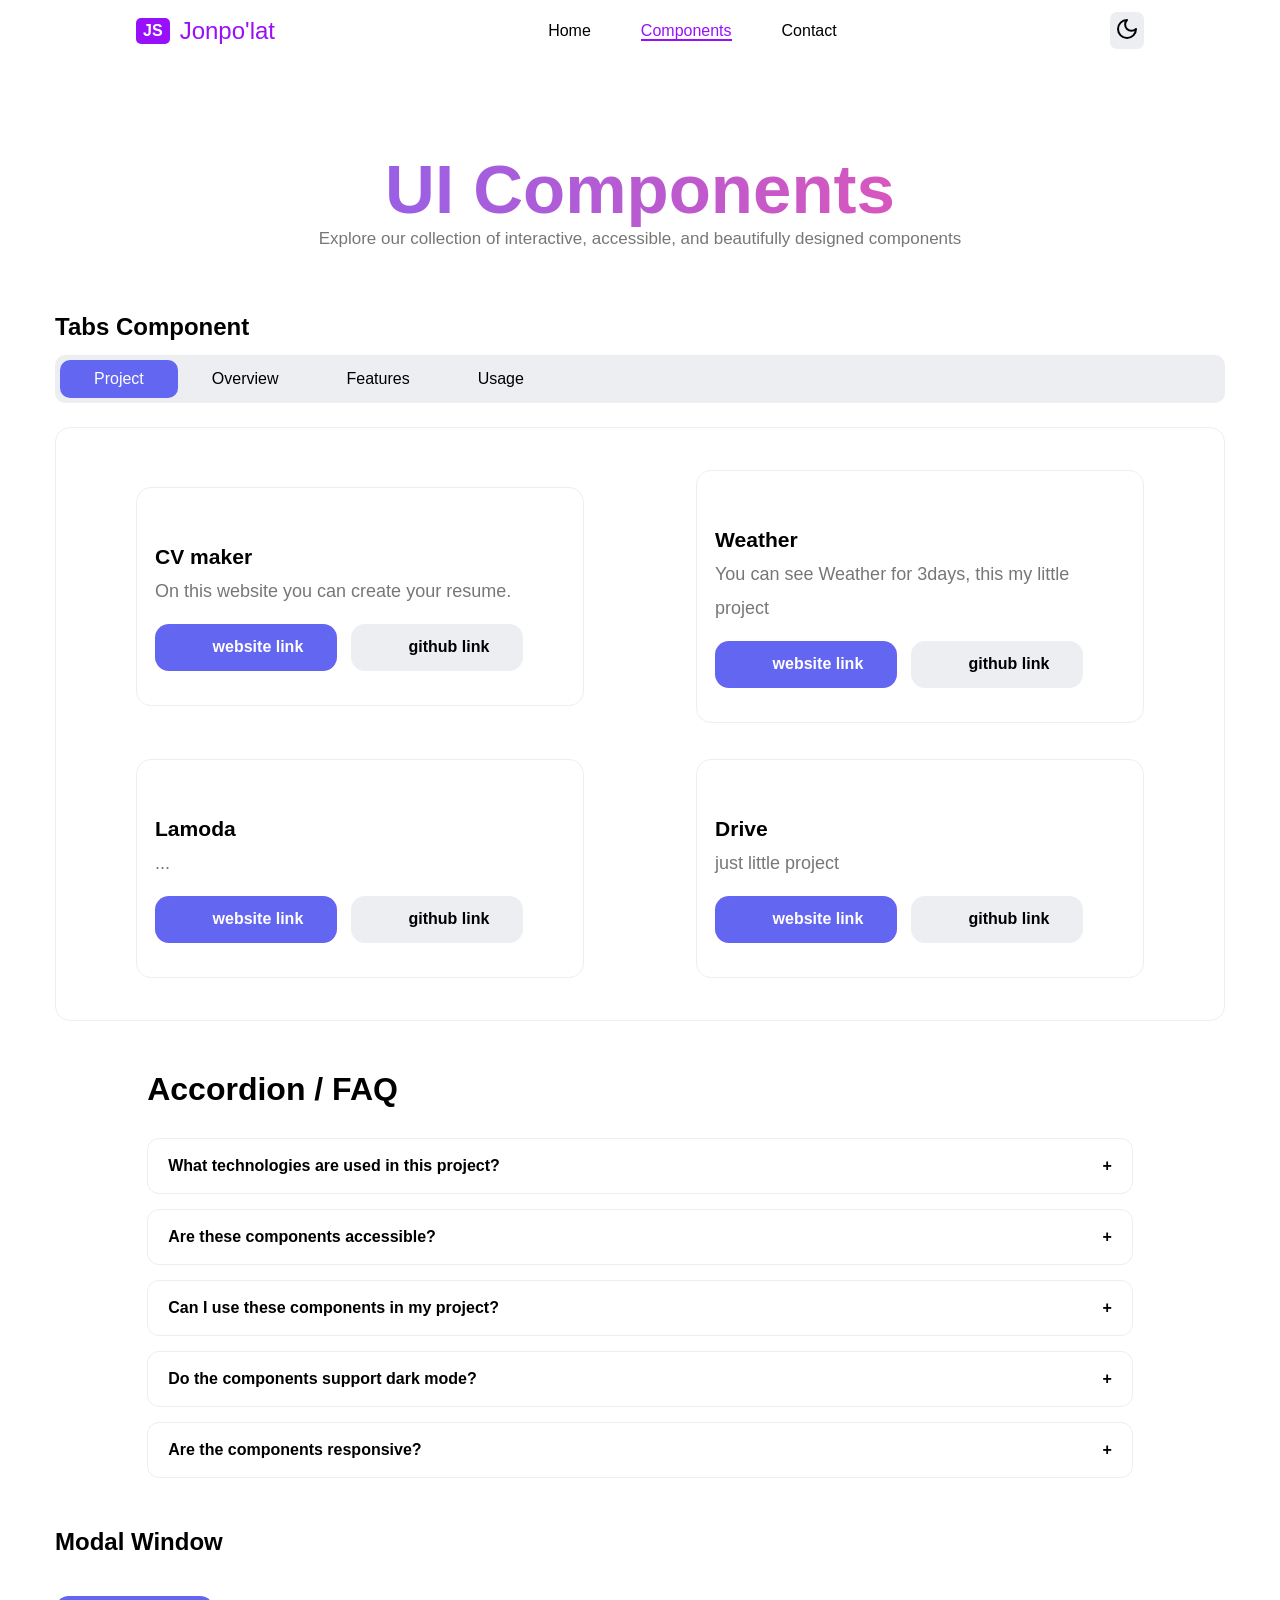
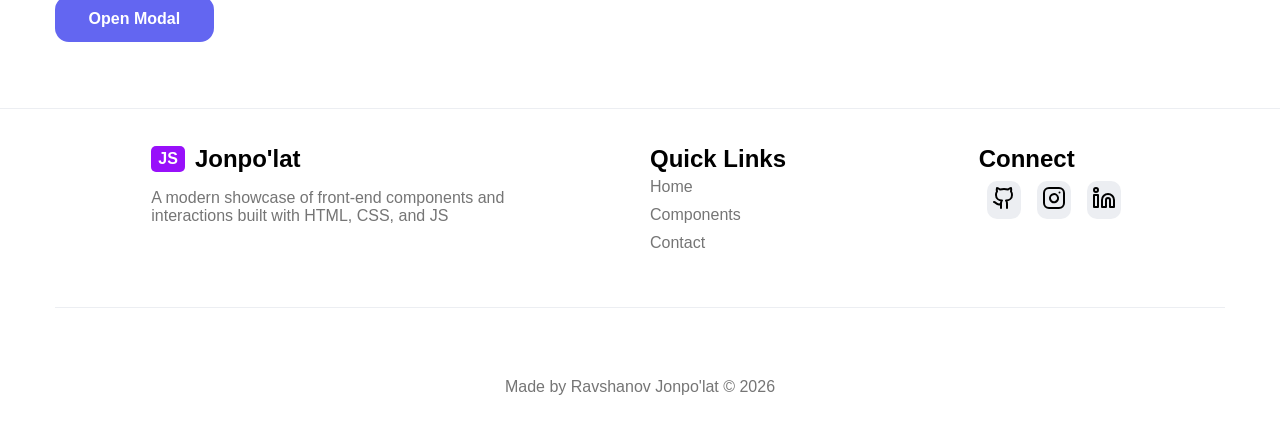
==== commit 1364b220: "modal" ====
--- a/htmls/components.html
+++ b/htmls/components.html
@@ -94,132 +94,233 @@
                     </div>
 
                     <div class="tab-container">
+
                         <div class="tab-header">
                             <div class="tab-header__items">
-                                <div class="tabheader__item d-flex tabheader__item_active">
-                                    <svg xmlns="http://www.w3.org/2000/svg" width="24" height="24" viewBox="0 0 24 24"
-                                        fill="none" stroke="currentColor" stroke-width="2" stroke-linecap="round"
-                                        stroke-linejoin="round" class="lucide lucide-sparkles w-4 h-4">
-                                        <path
-                                            d="M9.937 15.5A2 2 0 0 0 8.5 14.063l-6.135-1.582a.5.5 0 0 1 0-.962L8.5 9.936A2 2 0 0 0 9.937 8.5l1.582-6.135a.5.5 0 0 1 .963 0L14.063 8.5A2 2 0 0 0 15.5 9.937l6.135 1.581a.5.5 0 0 1 0 .964L15.5 14.063a2 2 0 0 0-1.437 1.437l-1.582 6.135a.5.5 0 0 1-.963 0z">
-                                        </path>
-                                        <path d="M20 3v4"></path>
-                                        <path d="M22 5h-4"></path>
-                                        <path d="M4 17v2"></path>
-                                        <path d="M5 18H3"></path>
-                                    </svg>
-                                    <p>Overview</p>
-                                </div>
-
                                 <div class="tabheader__item d-flex">
-                                    <svg xmlns="http://www.w3.org/2000/svg" width="24" height="24" viewBox="0 0 24 24"
-                                        fill="none" stroke="currentColor" stroke-width="2" stroke-linecap="round"
-                                        stroke-linejoin="round" class="lucide lucide-zap w-4 h-4">
-                                        <path
-                                            d="M4 14a1 1 0 0 1-.78-1.63l9.9-10.2a.5.5 0 0 1 .86.46l-1.92 6.02A1 1 0 0 0 13 10h7a1 1 0 0 1 .78 1.63l-9.9 10.2a.5.5 0 0 1-.86-.46l1.92-6.02A1 1 0 0 0 11 14z">
-                                        </path>
-                                    </svg>
-                                    <p>Features</p>
+                                    Project
                                 </div>
 
                                 <div class="tabheader__item d-flex">
-                                    <svg xmlns="http://www.w3.org/2000/svg" width="24" height="24" viewBox="0 0 24 24"
-                                        fill="none" stroke="currentColor" stroke-width="2" stroke-linecap="round"
-                                        stroke-linejoin="round" class="lucide lucide-code w-4 h-4">
-                                        <polyline points="16 18 22 12 16 6"></polyline>
-                                        <polyline points="8 6 2 12 8 18"></polyline>
-                                    </svg>
-                                    <p> Overview</p>
+                                    Overview
                                 </div>
 
                                 <div class="tabheader__item d-flex">
-                                    <i class="fa-solid fa-code"></i>
-                                    <p>Jonpo'lats project</p>
-                                </div>
+                                    Features
+                                </div>
+
+                                <div class="tabheader__item d-flex">
+                                    Usage
+                                </div>
+
+
                             </div>
                         </div>
-
-
+                    </div>
+
+                    <div class="tab-main">
                         <div class="tab_content">
-                            <div>
-                                <p> <b>Paris</b> Lorem ipsum dolor sit amet, consectetur adipisicing elit. Consequuntur,
-                                    quibusdam saepe
-                                    natus
-                                    numquam dolorum aliquam ducimus molestias tenetur? Quaerat, atque blanditiis.
-                                    Debitis
-                                    voluptatem
-                                    sequi quibusdam nihil eveniet obcaecati soluta rem.</p>
-                                <p>Lorem ipsum dolor sit amet, consectetur adipisicing elit. Quaerat nesciunt aspernatur
-                                    earum
-                                    sequi
-                                    consequatur, quasi iste quod nam esse adipisci neque commodi voluptate deserunt
-                                    architecto
-                                    rerum. Blanditiis labore sed sapiente.</p>
+                            <div class="box-wrapper">
+                                <div class="d-flex">
+                                    <div class="box">
+                                        <div class="box-img">
+                                            <img src="../assets/img/cv.png" alt="">
+                                        </div>
+                                        <div class="box-content">
+                                            <h3>CV maker</h3>
+                                            <p>On this website you can create your resume.</p>
+                                            <div class="d-flex">
+                                                <a href="https://cv-maker-lyart.vercel.app/">
+                                                    <button type="button" class="btn-pur">
+                                                        <i class="fa-solid fa-link" style="padding-right: 24px;"></i>
+                                                        website link
+                                                    </button>
+                                                </a>
+                                                <a href="https://github.com/Jonpolattt/cv-maker">
+                                                    <button type="button" class="btn-pramiry">
+                                                        <i class="fa-brands fa-github" style="padding-right: 24px;"></i>
+                                                        github link
+                                                    </button>
+                                                </a>
+                                            </div>
+                                        </div>
+                                    </div>
+
+                                    <div class="box">
+                                        <div class="box-img">
+                                            <img src="../assets/img/weather.png" alt="">
+                                        </div>
+                                        <div class="box-content">
+                                            <h3>Weather</h3>
+                                            <p>You can see Weather for 3days, this my little project</p>
+                                            <div class="d-flex">
+                                                <a href="https://weather-by-jony.vercel.app/">
+                                                    <button type="button" class="btn-pur">
+                                                        <i class="fa-solid fa-link" style="padding-right: 24px;"></i>
+                                                        website link
+                                                    </button>
+                                                </a>
+                                                <a href="https://github.com/Jonpolattt/weather-by-jony">
+                                                    <button type="button" class="btn-pramiry">
+                                                        <i class="fa-brands fa-github" style="padding-right: 24px;"></i>
+                                                        github link
+                                                    </button>
+                                                </a>
+                                            </div>
+                                        </div>
+                                    </div>
+                                </div>
+
+                                <div class="d-flex">
+                                    <div class="box">
+                                        <div class="box-img">
+                                            <img src="../assets/img/lamoda.png" alt="">
+                                        </div>
+                                        <div class="box-content">
+                                            <h3>Lamoda</h3>
+                                            <p>...</p>
+                                            <div class="d-flex">
+                                                <a href="https://lamodajony.vercel.app">
+                                                    <button type="button" class="btn-pur">
+                                                        <i class="fa-solid fa-link" style="padding-right: 24px;"></i>
+                                                        website link
+                                                    </button>
+                                                </a>
+                                                <a href="https://github.com/Jonpolattt/lamoda">
+                                                    <button type="button" class="btn-pramiry">
+                                                        <i class="fa-brands fa-github" style="padding-right: 24px;"></i>
+                                                        github link
+                                                    </button>
+                                                </a>
+                                            </div>
+                                        </div>
+                                    </div>
+
+                                    <div class="box">
+                                        <div class="box-img">
+                                            <img src="../assets/img/drive.png" alt="">
+                                        </div>
+                                        <div class="box-content">
+                                            <h3>Drive</h3>
+                                            <p>just little project</p>
+                                            <div class="d-flex">
+                                                <a href="https://learndrive-gkxm.vercel.app/">
+                                                    <button type="button" class="btn-pur">
+                                                        <i class="fa-solid fa-link" style="padding-right: 24px;"></i>
+                                                        website link
+                                                    </button>
+                                                </a>
+                                                <a href="https://github.com/Jonpolattt/learn-to-drive">
+                                                    <button type="button" class="btn-pramiry">
+                                                        <i class="fa-brands fa-github" style="padding-right: 24px;"></i>
+                                                        github link
+                                                    </button>
+                                                </a>
+                                            </div>
+                                        </div>
+                                    </div>
+                                </div>
                             </div>
-                            <img src="./img/about_img.png" alt="Pizza">
                         </div>
 
                         <div class="tab_content">
-                            <div>
-                                <p> <b>JSKSKOLPWPWPPW</b> Lorem ipsum dolor sit amet, consectetur adipisicing elit.
-                                    Consequuntur,
-                                    quibusdam saepe
-                                    natus
-                                    numquam dolorum aliquam ducimus molestias tenetur? Quaerat, atque blanditiis.
-                                    Debitis
-                                    voluptatem
-                                    sequi quibusdam nihil eveniet obcaecati soluta rem.</p>
-                                <p>Lorem ipsum dolor sit amet, consectetur adipisicing elit. Quaerat nesciunt aspernatur
-                                    earum
-                                    sequi
-                                    consequatur, quasi iste quod nam esse adipisci neque commodi voluptate deserunt
-                                    architecto
-                                    rerum. Blanditiis labore sed sapiente.</p>
-                            </div>
-                            <img src="./img/about_img.png" alt="Pizza">
+                            <p>Welcome to our component showcase! Here you'll find a collection of beautifully designed,
+                                accessible UI components built with modern web technologies. Each component is crafted
+                                with attention to detail and user experience.
+                            </p>
                         </div>
 
                         <div class="tab_content">
-                            <div>
-                                <p> <b>Paris</b> Lorem ipsum dolor sit amet, consectetur adipisicing elit. Consequuntur,
-                                    quibusdam saepe
-                                    natus
-                                    numquam dolorum aliquam ducimus molestias tenetur? Quaerat, atque blanditiis.
-                                    Debitis
-                                    voluptatem
-                                    sequi quibusdam nihil eveniet obcaecati soluta rem.</p>
-                                <p>Lorem ipsum dolor sit amet, consectetur adipisicing elit. Quaerat nesciunt aspernatur
-                                    earum
-                                    sequi
-                                    consequatur, quasi iste quod nam esse adipisci neque commodi voluptate deserunt
-                                    architecto
-                                    rerum. Blanditiis labore sed sapiente.</p>
-                            </div>
-                            <img src="./img/about_img.png" alt="Pizza">
+                            <p>
+                                Our components feature smooth animations, dark mode support, full accessibility
+                                compliance, and responsive design. They're built with React, TypeScript, and Tailwind
+                                CSS for maximum flexibility and performance.
+                            </p>
                         </div>
 
                         <div class="tab_content">
-                            <div>
-                                <p> <b>JSKSKOLPWPWPPW</b> Lorem ipsum dolor sit amet, consectetur adipisicing elit.
-                                    Consequuntur,
-                                    quibusdam saepe
-                                    natus
-                                    numquam dolorum aliquam ducimus molestias tenetur? Quaerat, atque blanditiis.
-                                    Debitis
-                                    voluptatem
-                                    sequi quibusdam nihil eveniet obcaecati soluta rem.</p>
-                                <p>Lorem ipsum dolor sit amet, consectetur adipisicing elit. Quaerat nesciunt aspernatur
-                                    earum
-                                    sequi
-                                    consequatur, quasi iste quod nam esse adipisci neque commodi voluptate deserunt
-                                    architecto
-                                    rerum. Blanditiis labore sed sapiente.</p>
-                            </div>
-                            <img src="./img/about_img.png" alt="Pizza">
-                        </div>
-
-                    </div>
-                </div>
+                            <p>
+                                All components are easy to integrate into your projects. Simply copy the component code,
+                                adjust the props to match your needs, and you're ready to go. Full documentation and
+                                examples are provided for each component.
+                            </p>
+                        </div>
+
+
+                    </div>
+                </div>
+            </div>
+        </section>
+        <!-- Tabs -->
+
+        <!-- Accordion / FAQ -->
+        <section id="faq">
+            <div class="faq">
+                <h2 class="faq-title">Accordion / FAQ</h2>
+
+                <div class="faq-item">
+                    <div class="faq-question">
+                        What technologies are used in this project?
+                        <span class="icon">+</span>
+                    </div>
+                    <div class="faq-answer">
+                        This project is built with HTML5, JS, CSS v4, Motion (formerly Framer
+                        Motion) for animations.
+                    </div>
+                </div>
+
+                <div class="faq-item">
+                    <div class="faq-question">
+                        Are these components accessible?
+                        <span class="icon">+</span>
+                    </div>
+                    <div class="faq-answer">
+                        Yes! All components are built with accessibility in mind using Radix UI primitives, which
+                        provide excellent keyboard navigation, screen reader support, and ARIA attributes out of the
+                        box.
+                    </div>
+                </div>
+
+                <div class="faq-item">
+                    <div class="faq-question">
+                        Can I use these components in my project?
+                        <span class="icon">+</span>
+                    </div>
+                    <div class="faq-answer">
+                        Absolutely! These components are designed to be reusable and easily customizable. You can copy
+                        the code and adapt it to fit your specific needs and design system.
+                    </div>
+                </div>
+
+                <div class="faq-item">
+                    <div class="faq-question">
+                        Do the components support dark mode?
+                        <span class="icon">+</span>
+                    </div>
+                    <div class="faq-answer">
+                        Yes, all components fully support both light and dark modes. The theme automatically switches
+                        based on your system preference or manual selection via the theme toggle.
+                    </div>
+                </div>
+
+                <div class="faq-item">
+                    <div class="faq-question">
+                        Are the components responsive?
+                        <span class="icon">+</span>
+                    </div>
+                    <div class="faq-answer">
+                        All components are fully responsive and optimized for desktop, tablet, and mobile devices. They
+                        use modern CSS techniques and Tailwind's responsive utilities for seamless adaptation.
+                    </div>
+                </div>
+            </div>
+        </section>
+
+        <!-- Modal -->
+        <section id="modal">
+            <div class="container">
+                <h1>Modal Window</h1>
+                <button class="modal-btn btn-pur" type="button">Open Modal</button>
             </div>
         </section>
     </main>
@@ -229,7 +330,7 @@
     <!-- footer -->
     <footer>
         <div class="foot">
-            <div class="container">
+            <div class="container broder">
                 <div class="d-flex">
                     <div class="footer-titles">
                         <div>
@@ -296,6 +397,34 @@
     </footer>
     <!-- / footer -->
 
+    <div class="modal-wrapper hide" id="modal">
+        <div class="modal">
+            <div class="modal-content">
+                <div class="d-flex">
+                    <h2>Welcome to the Modal!</h2>
+                    <button class="modal-close close" type="button">
+                        <svg xmlns="http://www.w3.org/2000/svg" width="24" height="24" viewBox="0 0 24 24" fill="none"
+                            stroke="currentColor" stroke-width="2" stroke-linecap="round" stroke-linejoin="round"
+                            class="lucide lucide-x w-5 h-5">
+                            <path d="M18 6 6 18"></path>
+                            <path d="m6 6 12 12"></path>
+                        </svg>
+                    </button>
+                </div>
+
+                <p>This is a beautiful modal window built with Radix UI Dialog. It features smooth
+                    animations,
+                    keyboard navigation, and accessibility features like focus trapping and screen reader
+                    support.
+                </p>
+                <div class="d-flex">
+                    <button type="button" class="btn-pur close">Got it!</button>
+                    <button type="button" class="btn-pramiry close">Close</button>
+                </div>
+            </div>
+        </div>
+    </div>
+
     <!-- UP BUTTON -->
     <div class="up-wrapper">
         <button type="button" class="up-button">
@@ -310,7 +439,8 @@
     </div>
     <!-- /UP BUTTON -->
 
-    <script src="../assets/js/script.js"></script>
+    <script src="../assets/js/app.js"></script>
+    <script src="../assets/js/components.js"></script>
 </body>
 
 </html>
--- a/assets/css/style.css
+++ b/assets/css/style.css
@@ -9,7 +9,6 @@
 :root {
   --background: #0a0a0f;
   --foreground: oklch(98.5% 0 0);
-  --card: #131318;
   --card-foreground: oklch(98.5% 0 0);
   --popover: oklch(14.5% 0 0);
   --popover-foreground: oklch(98.5% 0 0);
@@ -69,6 +68,7 @@
   --btn-bg-color: oklch(95% 0.0058 264.53);
   --features-bg-color: rgba(231, 231, 231, 0.345);
   --card-box-shadow: 0 4px 20px rgba(0, 0, 0, 0.103);
+  --card: white;
 }
 .dark {
   --bg-color: black;
@@ -79,17 +79,11 @@
   --btn-bg-color: var(--secondary);
   --features-bg-color: color-mix(in oklab, var(--secondary) 30%, transparent);
   --secondary: oklch(26.9% 0 0);
-}
-.show {
-  display: block;
-}
-.hide {
-  display: none;
+  --card: #131318;
 }
 .darkMode-btn {
   background-color: var(--btn-bg-color) !important;
 }
-
 body {
   /* background-color: var(--background); */
   font-family:
@@ -371,7 +365,7 @@
 }
 
 .btn-pur {
-  background-color: var(--primary);
+  background-color: #6366f1;
   color: var(--btn-color);
 }
 .btn-pramiry {
@@ -630,10 +624,11 @@
 /* FOOTER */
 footer {
   margin-top: 50px;
+  background-color: var(--card);
+  border-top: 1px solid var(--btn-bg-color);
 }
 .foot {
-  border: 1px solid var(--btn-bg-color);
-  padding: 24px;
+  padding: 36px;
 }
 .footer-titles {
   width: 33%;
@@ -689,9 +684,25 @@
   display: inline-block !important;
 }
 .foo-bottom {
-  padding: 10px;
+  text-align: center;
+  padding: 34px;
   color: oklch(56.241% 0.00006 271.152);
-  text-align: center;
+}
+.broder {
+  border-bottom: 1px solid var(--btn-bg-color);
+  padding-bottom: 50px;
+}
+.broder .d-flex {
+  display: flex;
+  justify-content: space-around;
+  align-items: start;
+}
+
+.show {
+  display: block;
+}
+.hide {
+  display: none;
 }
 
 /* ===================== */
--- a/htmls/styles/components.css
+++ b/htmls/styles/components.css
@@ -9,6 +9,8 @@
   --features-bg-color: rgba(231, 231, 231, 0.345);
   --card-box-shadow: 0 4px 20px rgba(0, 0, 0, 0.103);
   --secondary: oklch(95% 0.0058 264.53);
+  --color: oklch(56.926% 0.00006 271.152);
+  --card: white;
 }
 .show {
   display: block;
@@ -30,7 +32,7 @@
   color: transparent;
 }
 .components-titless p {
-  color: oklch(56.926% 0.00006 271.152);
+  color: var(--color);
   font-size: 17px;
 }
 
@@ -45,22 +47,249 @@
   padding: 5px 5px;
   border-radius: 10px;
   color: var(--text-color);
+  width: 100%;
 }
 .tab-header__items {
   display: flex;
   align-items: center;
 }
 .tabheader__item {
-  /* margin: 0px 30px; */
   padding: 15px;
   border-radius: 10px;
-  cursor: default;
-}
-.tabheader__item p {
-  padding: 0px 10px;
-}
-
+  padding: 10px 34px;
+  cursor: pointer;
+  transition: all 0.3s;
+}
 .tabheader__item_active {
   background-color: #6366f1;
   color: white !important;
 }
+
+/* Tab main */
+.tab-main {
+  margin-top: 24px;
+}
+.tab_content {
+  padding: 24px;
+  border: 1px solid var(--btn-bg-color);
+  border-radius: 15px;
+  color: var(--color);
+  line-height: 34px;
+  font-size: 18px;
+  background-color: var(--card);
+  transition: all 0.3s;
+}
+
+/* my projects */
+.box {
+  border: 1px solid var(--btn-bg-color);
+  border-radius: 15px;
+  padding: 8px;
+  width: 40%;
+  margin: 18px;
+}
+.box-img img {
+  width: 100%;
+  border-radius: 15px;
+}
+.box-content {
+  padding: 10px;
+}
+.box-content h3 {
+  color: var(--text-color);
+}
+.box-content .d-flex {
+  display: flex;
+  align-items: center;
+  justify-content: start;
+}
+.box-content button {
+  display: inline-flex;
+  align-items: center;
+  padding: 0.9rem 2.1rem;
+  border-radius: 14px;
+  font-weight: 700;
+  font-size: 1rem;
+  cursor: pointer;
+  border: 0;
+  text-decoration: none;
+  transition:
+    transform 0.18s ease,
+    box-shadow 0.18s ease;
+  margin: 16px 14px 16px 0px;
+}
+.box-content button:hover {
+  transform: scale(105%);
+}
+
+/* FAQ */
+#faq {
+  margin-top: 100px;
+  max-width: 77%;
+  margin: 50px auto;
+}
+
+.faq-title {
+  margin-bottom: 30px;
+  font-size: 32px;
+  color: var(--text-color);
+}
+
+.faq-item {
+  border: 1px solid var(--btn-bg-color);
+  border-radius: 12px;
+  margin-bottom: 15px;
+  overflow: hidden;
+  background: var(--card);
+  transition: all 0.3s;
+}
+.faq-item:hover {
+  border-color: #6366f1;
+}
+
+/* Question */
+.faq-question {
+  padding: 18px 20px;
+  cursor: pointer;
+  display: flex;
+  justify-content: space-between;
+  align-items: center;
+  font-weight: 600;
+  color: var(--text-color);
+}
+
+/* Answer */
+.faq-answer {
+  max-height: 0;
+  overflow: hidden;
+  padding: 0 20px;
+  color: var(--color);
+  transition: all 0.3s;
+}
+
+/* Active state */
+.faq-item.active .faq-answer {
+  max-height: 200px;
+  padding: 15px 20px;
+}
+
+/* Icon rotate */
+.icon {
+  transition: transform 0.3s;
+}
+
+.faq-item.active .icon {
+  transform: rotate(45deg);
+}
+
+/* MODAL */
+#modal h1 {
+  color: var(--text-color);
+  margin-bottom: 24px;
+}
+#modal button {
+  padding: 0.9rem 2.1rem;
+  border-radius: 14px;
+  font-weight: 700;
+  font-size: 1rem;
+  cursor: pointer;
+  border: 0;
+  text-decoration: none;
+  transition:
+    transform 0.18s ease,
+    box-shadow 0.18s ease;
+  margin: 16px 14px 16px 0px;
+  transition: all 0.3s;
+}
+.modal-close {
+  margin: 0px;
+  padding: 10px !important;
+  border-radius: 5px;
+}
+#modal button:hover {
+  transform: scale(107%);
+}
+.modal-wrapper {
+  position: fixed;
+  top: 0;
+  left: 0;
+  z-index: 999999;
+  align-items: center;
+  justify-content: center;
+  width: 100%;
+  height: 100vh;
+  backdrop-filter: blur(10px);
+  -webkit-backdrop-filter: blur(10px); /* для Safari */
+  background: rgba(0, 0, 0, 0.3);
+  transition: all 0.3s;
+}
+.flex {
+  display: flex;
+}
+.modal {
+  width: 40%;
+  background-color: var(--card);
+  border-radius: 20px;
+  padding: 18px;
+  border: 1px solid var(--btn-bg-color);
+}
+.modal-content .d-flex {
+  display: flex;
+  justify-content: space-between;
+  align-items: center;
+}
+.modal h2 {
+  color: var(--text-color);
+  padding-bottom: 14px;
+}
+.modal p {
+  color: var(--color);
+}
+
+/* RESPONSIVE */
+@media (max-width: 1200px) {
+  .box {
+    width: 100%;
+  }
+
+  .components-titless h1 {
+    font-size: 55px;
+  }
+}
+
+@media (max-width: 992px) {
+  .components-titless h1 {
+    font-size: 49px;
+  }
+
+  .box-content .d-flex {
+    display: flex;
+    flex-direction: column;
+    justify-content: start;
+    float: left;
+  }
+
+  .box-content button {
+    margin: 16px 0px 0px 0px;
+  }
+}
+@media (max-width: 768px) {
+  .components-titless h1 {
+    font-size: 36px;
+  }
+
+  .tab-header__items {
+    overflow-y: hidden;
+  }
+
+  .tabheader__item {
+    padding: 10px 34px;
+  }
+  .box-wrapper .d-flex {
+    display: flex;
+    flex-direction: column;
+  }
+}
+
+@media (max-width: 480px) {
+}
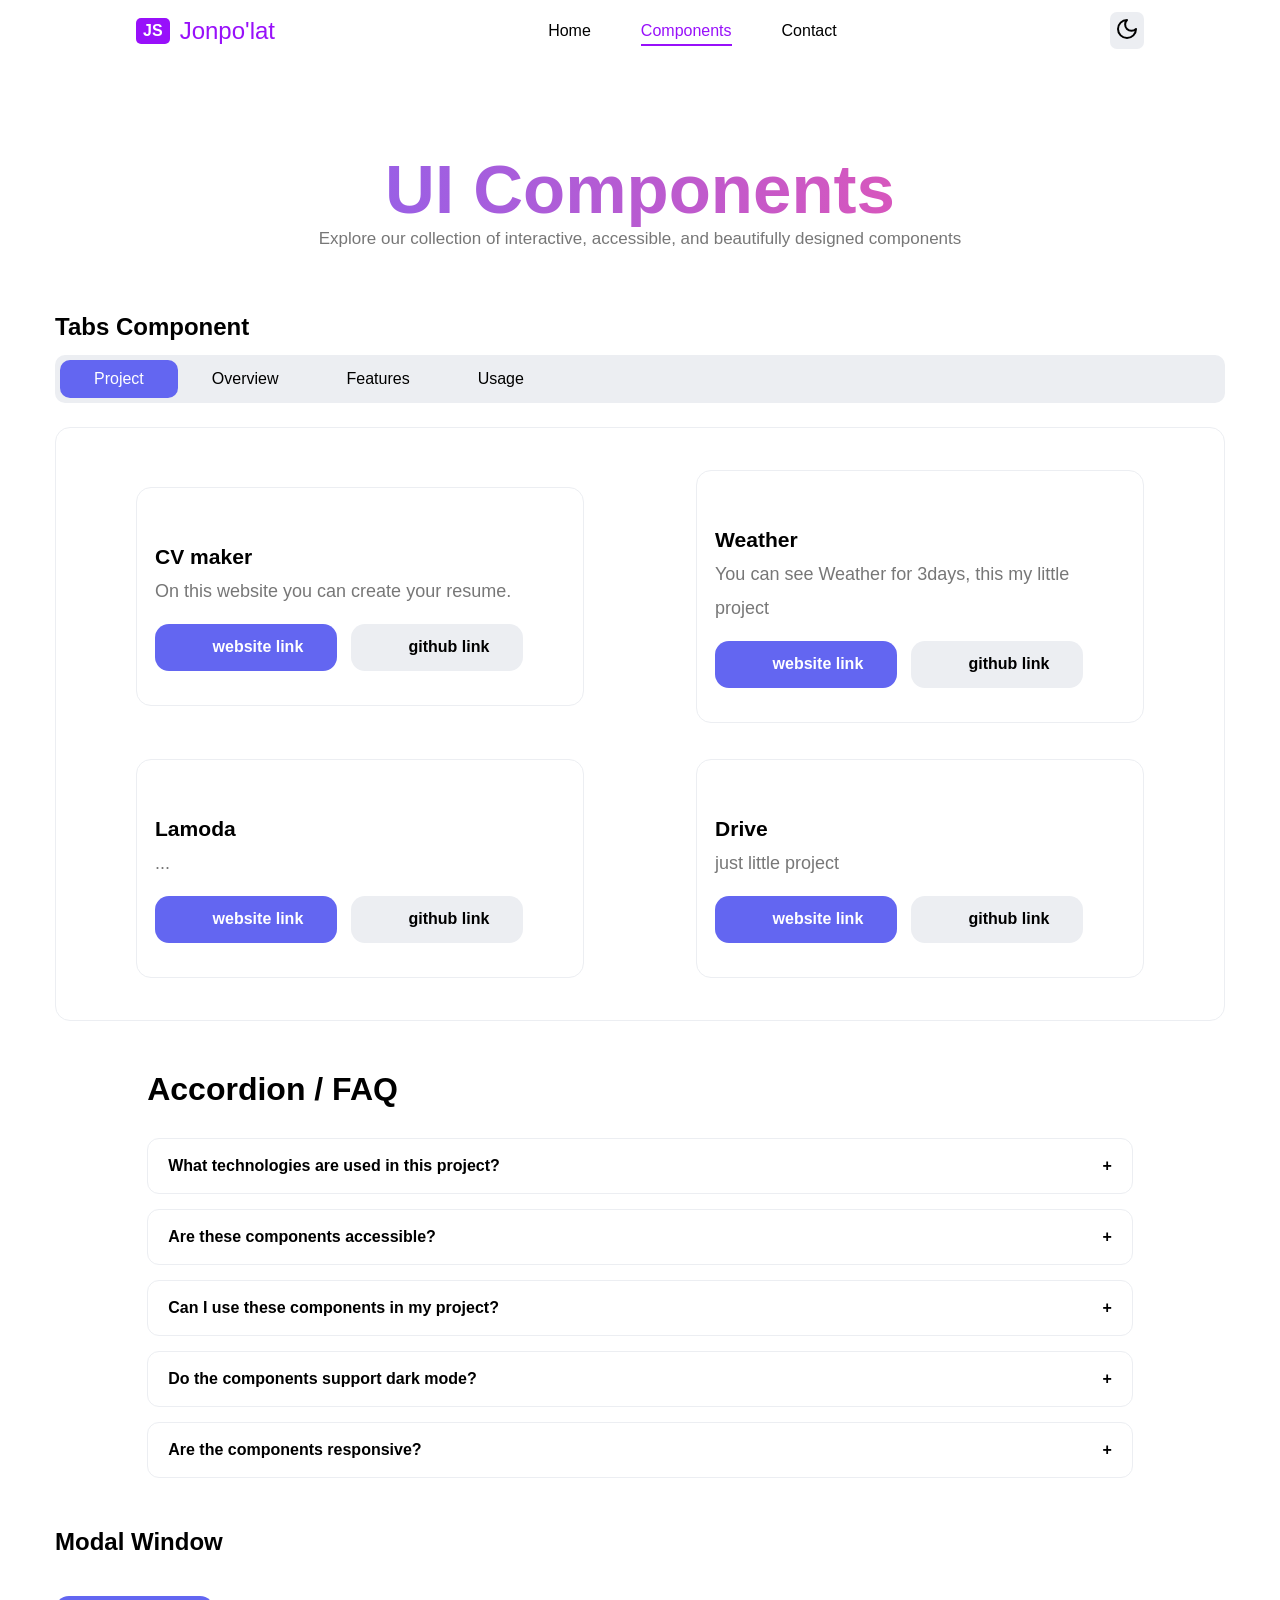
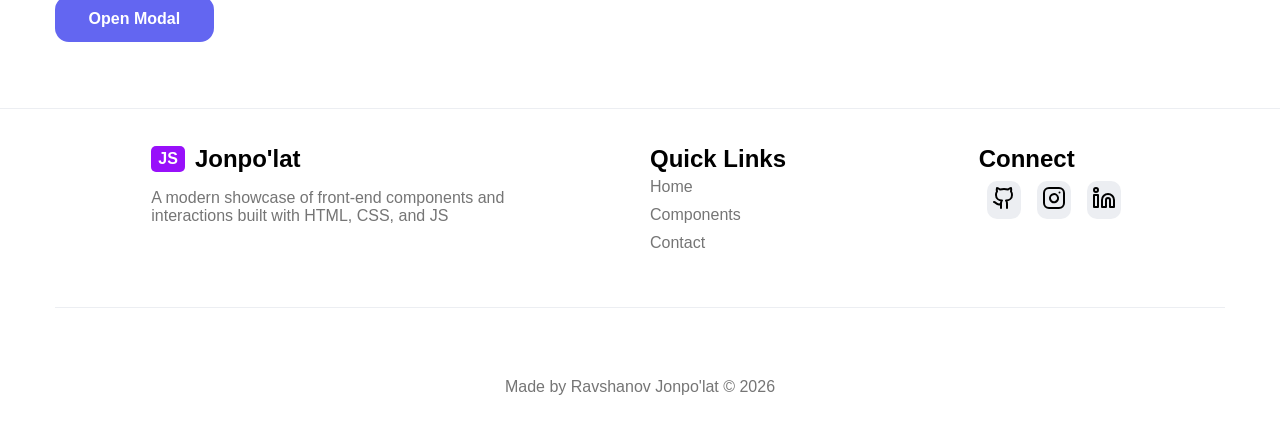
==== commit a7413652: "fix bugs" ====
--- a/htmls/components.html
+++ b/htmls/components.html
@@ -20,8 +20,10 @@
         <nav class="nav">
             <div class="d-flex">
                 <div class="d-flex">
-                    <span>JS</span>
-                    <h2>Jonpo'lat</h2>
+                    <a href="../index.html" class="d-flex">
+                        <span>JS</span>
+                        <h2>Jonpo'lat</h2>
+                    </a>
                 </div>
                 <ul class="d-flex navigator">
                     <li><a href="../index.html">Home</a></li>
@@ -35,19 +37,6 @@
                             class="lucide lucide-moon w-5 h-5">
                             <path d="M12 3a6 6 0 0 0 9 9 9 9 0 1 1-9-9Z"></path>
                         </svg>
-                        <!-- <svg xmlns="http://www.w3.org/2000/svg" width="24" height="24" viewBox="0 0 24 24" fill="none"
-                        stroke="currentColor" stroke-width="2" stroke-linecap="round" stroke-linejoin="round"
-                        class="lucide lucide-sun w-5 h-5">
-                        <circle cx="12" cy="12" r="4"></circle>
-                        <path d="M12 2v2"></path>
-                        <path d="M12 20v2"></path>
-                        <path d="m4.93 4.93 1.41 1.41"></path>
-                        <path d="m17.66 17.66 1.41 1.41"></path>
-                        <path d="M2 12h2"></path>
-                        <path d="M20 12h2"></path>
-                        <path d="m6.34 17.66-1.41 1.41"></path>
-                        <path d="m19.07 4.93-1.41 1.41"></path>
-                    </svg> -->
                     </button>
                     <div class="burger">
                         <button type="button" class="burger-btn">
@@ -63,9 +52,15 @@
                 </div>
             </div>
             <div class="nav-menu">
-                <p><a href="../index.html">Home</a></p>
-                <p class="nav-menu_a"><a href="components.html">Components</a></p>
-                <p><a href="contact.html">Contact</a></p>
+                <a href="../index.html">
+                    <p>Home</p>
+                </a>
+                <a href="components.html">
+                    <p class="nav-menu_a">Components</p>
+                </a>
+                <a href="contact.html">
+                    <p>Contact</p>
+                </a>
             </div>
         </nav>
     </header>
@@ -325,7 +320,6 @@
         </section>
     </main>
     <!-- Main -->
-
 
     <!-- footer -->
     <footer>
@@ -345,9 +339,9 @@
                     <div class="footer-links">
                         <h2>Quick Links</h2>
                         <ul>
-                            <li><a href="#">Home</a></li>
-                            <li><a href="#">Components</a></li>
-                            <li><a href="#">Contact</a></li>
+                            <li><a href="../index.html">Home</a></li>
+                            <li><a href="./components.html">Components</a></li>
+                            <li><a href="./contact.html">Contact</a></li>
                         </ul>
                     </div>
 
@@ -417,9 +411,11 @@
                     keyboard navigation, and accessibility features like focus trapping and screen reader
                     support.
                 </p>
-                <div class="d-flex">
-                    <button type="button" class="btn-pur close">Got it!</button>
-                    <button type="button" class="btn-pramiry close">Close</button>
+                <div class="btns">
+                    <div class="d-flex">
+                        <button type="button" class="btn-pur close">Got it!</button>
+                        <button type="button" class="btn-pramiry close">Close</button>
+                    </div>
                 </div>
             </div>
         </div>
--- a/assets/css/style.css
+++ b/assets/css/style.css
@@ -53,6 +53,7 @@
   --color-purple-600: oklch(55.8% 0.288 302.321);
   --color-fuchsia-500: oklch(66.7% 0.295 322.15);
   --color-pink-500: oklch(65.6% 0.241 354.308);
+  --color-pink-501: oklch(75.12% 0.17646 348.894);
   --color-rose-500: oklch(64.5% 0.246 16.439);
   --color-gray-100: oklch(96.7% 0.003 264.542);
   --bg: #07070a;
@@ -69,6 +70,8 @@
   --features-bg-color: rgba(231, 231, 231, 0.345);
   --card-box-shadow: 0 4px 20px rgba(0, 0, 0, 0.103);
   --card: white;
+  --input-background: #f3f3f5;
+  --placeholder-color: rgb(91, 91, 91);
 }
 .dark {
   --bg-color: black;
@@ -80,6 +83,8 @@
   --features-bg-color: color-mix(in oklab, var(--secondary) 30%, transparent);
   --secondary: oklch(26.9% 0 0);
   --card: #131318;
+  --input-background: #212121;
+  --placeholder-color: rgb(197, 197, 197);
 }
 .darkMode-btn {
   background-color: var(--btn-bg-color) !important;
@@ -106,7 +111,7 @@
   width: 1170px;
 }
 /* loader */
-/* .loader-wrapper {
+.loader-wrapper {
   width: 100%;
   height: 100vh;
   display: flex;
@@ -136,7 +141,10 @@
 }
 .loading {
   overflow: hidden;
-} */
+}
+.loader-opacity {
+  opacity: 0;
+}
 @keyframes rotation {
   0% {
     transform: rotate(0deg);
@@ -222,6 +230,7 @@
 .nav_active {
   color: var(--color-purple-600) !important;
   border-bottom: 2px solid var(--color-purple-600) !important;
+  padding-bottom: 5px;
 }
 
 nav h1,
@@ -589,7 +598,7 @@
 .components {
   padding: 80px;
   text-align: center;
-  background-color: color-mix(in oklab, var(--color-pink-500) 10%, transparent);
+  background-color: color-mix(in oklab, var(--color-pink-501) 10%, transparent);
 }
 .components h1 {
   font-size: 49px;
